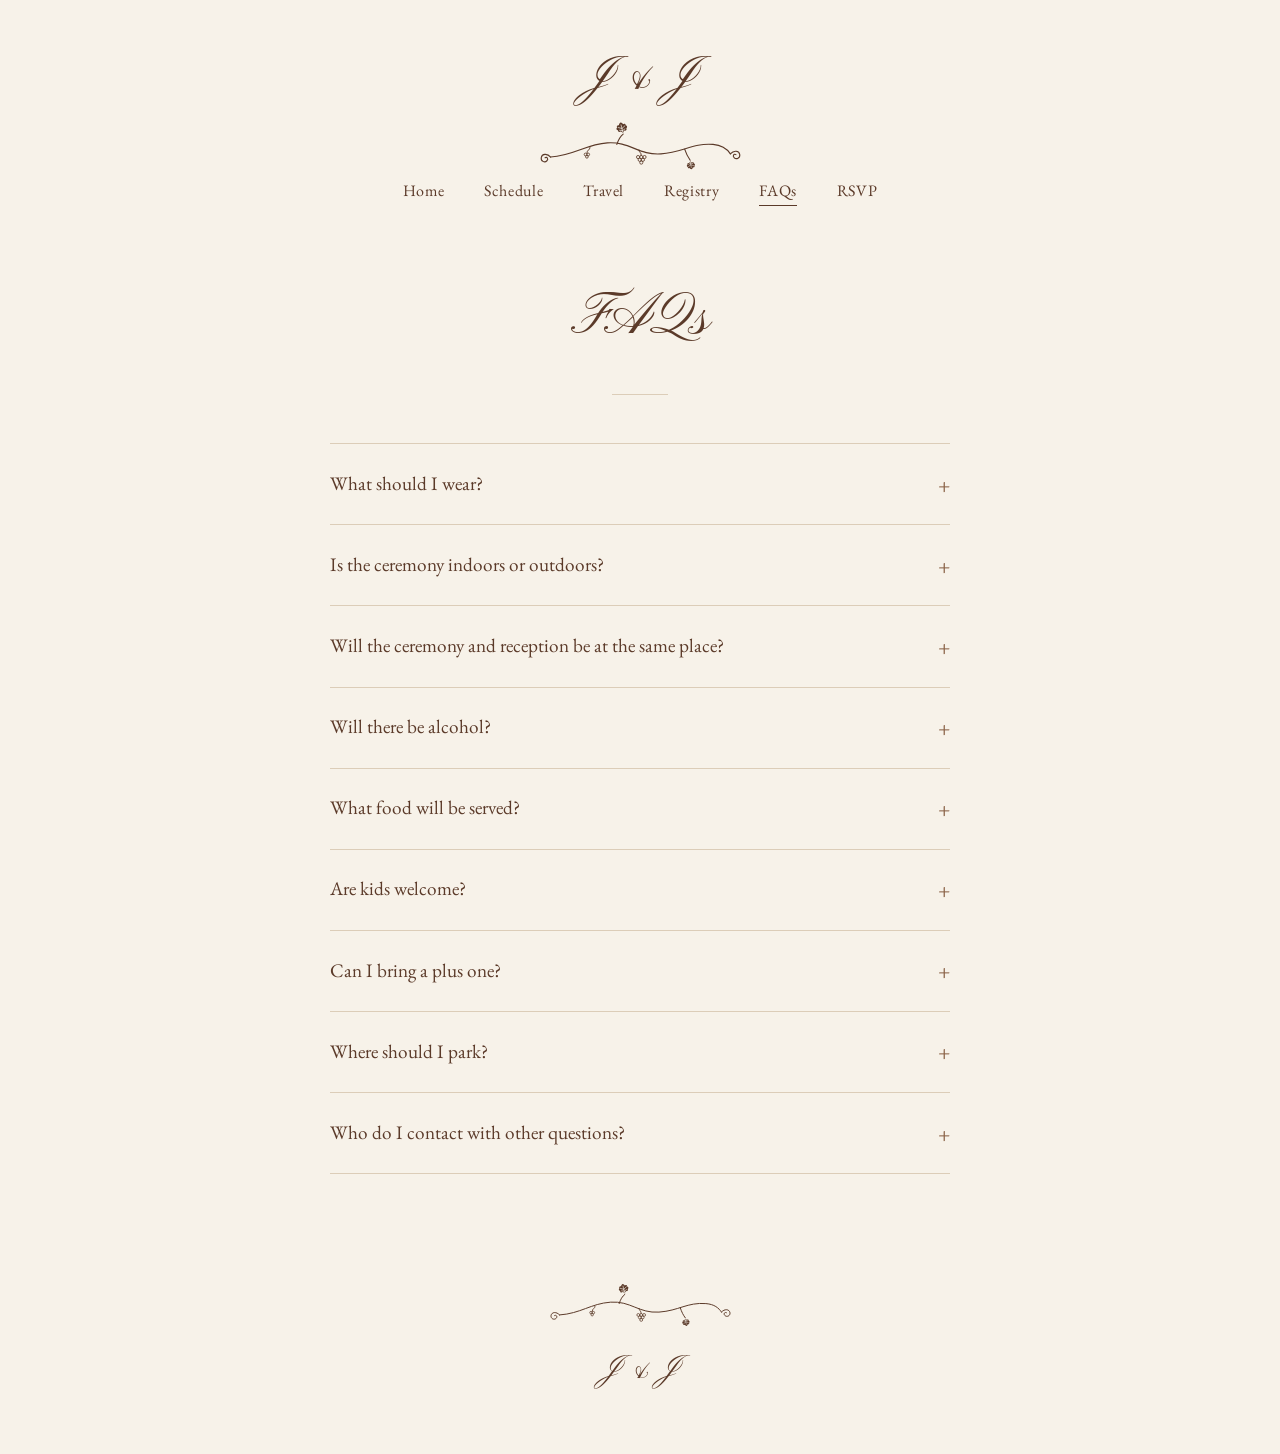
==== faqs.html @ 44751b7c "Add files via upload" ====
<!DOCTYPE html>
<html lang="en">
<head>
<meta charset="UTF-8">
<meta name="viewport" content="width=device-width, initial-scale=1.0">
<title>FAQs | Jack &amp; Jill</title>
<link rel="icon" type="image/png" href="favicon.png">
<link rel="apple-touch-icon" href="favicon.png">
<link rel="stylesheet" href="style.css?v=11">
</head>
<body>

<header class="site-head">
  <a href="index.html" class="monogram">J &amp; J</a>
  <ul class="site-nav">
    <li><a href="index.html">Home</a></li>
    <li><a href="schedule.html">Schedule</a></li>
    <li><a href="travel.html">Travel</a></li>
    <li><a href="registry.html">Registry</a></li>
    <li><a class="active" href="faqs.html">FAQs</a></li>
    <li><a href="rsvp.html">RSVP</a></li>
  </ul>
</header>

<section>
  <h1 class="page-title">FAQs</h1>
  <hr class="rule">

  <div class="wrap">
    <!--
      EDIT ME: each <details> block is one question.
      Add a block to add a question, delete one to remove it.
    -->
    <div class="faq-list">

      <details class="faq-item">
        <summary>What should I wear?</summary>
        <p>Semi-formal. The ceremony is outdoors, so keep that in mind when you
           are picking out what to wear.</p>
      </details>

      <details class="faq-item">
        <summary>Is the ceremony indoors or outdoors?</summary>
        <p>The ceremony is outdoors and the reception is inside.</p>
      </details>

      <details class="faq-item">
        <summary>Will the ceremony and reception be at the same place?</summary>
        <p>Yes, both are at New Hope Church. Once you are there, you are there.</p>
      </details>

      <details class="faq-item">
        <summary>Will there be alcohol?</summary>
        <p>We will not be serving alcohol, and it is not permitted on the church
           grounds. There will be very good coffee, though.</p>
      </details>

      <details class="faq-item">
        <summary>What food will be served?</summary>
        <p>No formal meal, but nobody is going hungry. There will be a generous
           charcuterie spread, cake, a coffee cart, and plenty to graze on.</p>
      </details>

      <details class="faq-item">
        <summary>Are kids welcome?</summary>
        <p>Yes! We would love to have your whole family there. Just reach out if
           you have any questions.</p>
      </details>

      <details class="faq-item">
        <summary>Can I bring a plus one?</summary>
        <p>Your invitation lists everyone we have saved a seat for. If you think
           we missed someone, please tell us and we will take a look.</p>
      </details>

      <details class="faq-item">
        <summary>Where should I park?</summary>
        <p>Free parking, right there at the church.</p>
      </details>

      <details class="faq-item">
        <summary>Who do I contact with other questions?</summary>
        <p>Reach out to either of us anytime. We are happy to hear from you.</p>
        <p>Jack &middot; text (515) 724-3759<br>
           Jillian &middot; text (515) 505-6034</p>
      </details>

    </div>
  </div>
</section>

<footer class="site-footer">
  <span class="monogram">J &amp; J</span>
</footer>

<script src="script.js"></script>
</body>
</html>
---- style.css ----
/* =========================================================
   Jack & Jill Wedding Website Stylesheet
   Everything is controlled by the variables below. Change a
   color or font here once and every page follows.
   ========================================================= */

@import url('https://fonts.googleapis.com/css2?family=EB+Garamond:ital,wght@0,400;0,500;1,400&family=Pinyon+Script&display=swap');

:root {
  --bg:           #F7F2E9;   /* warm cream page background */
  --ganache:      #5B3A29;   /* primary: deep ganache brown, all text */
  --ganache-soft: #8A6247;   /* muted brown for small labels */
  --line:         #DCCDB8;   /* hairline rules */
  --script:       'Pinyon Script', cursive;
  --serif:        'EB Garamond', Georgia, serif;
  --max:          900px;
}

* { box-sizing: border-box; }

body {
  margin: 0;
  background: var(--bg);
  color: var(--ganache);
  font-family: var(--serif);
  font-size: 1.05rem;
  line-height: 1.7;
  -webkit-font-smoothing: antialiased;
}

@media (prefers-reduced-motion: reduce) {
  * { animation: none !important; transition: none !important; }
}

a { color: inherit; }

.wrap {
  max-width: var(--max);
  margin: 0 auto;
  padding: 0 1.5rem;
}

/* ---------- Header: monogram + centered nav ---------- */

.site-head {
  text-align: center;
  padding: 3.2rem 1.5rem 0;
}

.monogram {
  font-family: var(--script);
  font-size: clamp(2rem, 5vw, 2.9rem);
  line-height: 1.2;
  color: var(--ganache);
  text-decoration: none;
  display: inline-block;
}

.site-nav {
  list-style: none;
  display: flex;
  justify-content: center;
  flex-wrap: wrap;
  gap: 2.5rem;
  margin: 0.6rem 0 0;
  /* vine divider sits in this padding, between the monogram and the links */
  padding: 60px 0 0;
  background: url("vine-divider.svg?v=2") top center / 205px auto no-repeat;
}

.site-nav a {
  text-decoration: none;
  font-size: 1rem;
  letter-spacing: 0.04em;
  padding-bottom: 4px;
  border-bottom: 1px solid transparent;
}

.site-nav a:hover { border-bottom-color: var(--line); }
.site-nav a.active { border-bottom-color: var(--ganache); }

/* ---------- Home hero ---------- */

.hero {
  text-align: center;
  padding: clamp(3.5rem, 11vw, 8rem) 1.5rem clamp(3rem, 8vw, 5.5rem);
}

.hero .names {
  font-family: var(--script);
  font-weight: 400;
  font-size: clamp(3.4rem, 13vw, 6.5rem);
  line-height: 1.15;
  margin: 0;
}

.hero .amp {
  display: block;
  font-size: clamp(1.4rem, 4vw, 2rem);
  line-height: 2.4;
}

/* place on the left, date on the right */
.hero-meta {
  display: grid;
  grid-template-columns: 1fr 1fr;
  max-width: 680px;
  margin: clamp(3rem, 9vw, 6rem) auto 0;
}

.hero-meta .big {
  display: block;
  font-family: var(--script);
  font-size: clamp(1.9rem, 5vw, 2.9rem);
  line-height: 1.3;
}

.hero-meta .small {
  display: block;
  font-size: 1rem;
  letter-spacing: 0.06em;
  color: var(--ganache-soft);
}

#countdown {
  margin-top: clamp(2.5rem, 6vw, 3.5rem);
  display: flex;
  justify-content: center;
  flex-wrap: wrap;
  gap: 1.75rem;
  font-size: 1.05rem;
  letter-spacing: 0.03em;
}

/* ---------- Page titles + sections ---------- */

section { padding: 0 0 4.5rem; }

.page-title {
  font-family: var(--script);
  font-weight: 400;
  font-size: clamp(2.4rem, 7vw, 3.6rem);
  text-align: center;
  margin: clamp(3rem, 8vw, 5rem) 0 2.5rem;
  line-height: 1.2;
}

.rule {
  width: 56px;
  height: 1px;
  background: var(--line);
  border: none;
  margin: 0 auto 3rem;
}

/* ---------- Details (ceremony / reception) ---------- */

.details {
  display: grid;
  grid-template-columns: 1fr 1fr;
  gap: 3rem;
  max-width: 680px;
  margin: 0 auto;
  text-align: center;
}

.details h3 {
  font-family: var(--serif);
  font-style: italic;
  font-weight: 500;
  font-size: 1.45rem;
  margin: 0 0 0.75rem;
}

.details p { margin: 0 0 0.75rem; }

/* ---------- Registry ---------- */

.registry-list {
  max-width: 620px;
  margin: 0 auto;
}

.registry-item {
  border-top: 1px solid var(--line);
  padding: 2.25rem 0;
  text-align: center;
}

.registry-item:last-child { border-bottom: 1px solid var(--line); }

.registry-item h3 {
  font-family: var(--script);
  font-weight: 400;
  font-size: 2rem;
  margin: 0 0 0.5rem;
}

.registry-item p {
  margin: 0 0 1.25rem;
  color: var(--ganache-soft);
}

.link {
  display: inline-block;
  text-decoration: none;
  font-size: 0.95rem;
  letter-spacing: 0.08em;
  text-transform: uppercase;
  border-bottom: 1px solid var(--ganache);
  padding-bottom: 3px;
}

.link:hover { color: var(--ganache-soft); border-bottom-color: var(--ganache-soft); }

.note {
  max-width: 520px;
  margin: 3rem auto 0;
  text-align: center;
  color: var(--ganache-soft);
  font-style: italic;
}

/* ---------- FAQ ---------- */

.faq-list {
  max-width: 620px;
  margin: 0 auto;
}

.faq-item { border-bottom: 1px solid var(--line); }
.faq-item:first-child { border-top: 1px solid var(--line); }

.faq-item summary {
  cursor: pointer;
  list-style: none;
  padding: 1.4rem 0;
  font-size: 1.2rem;
  display: flex;
  justify-content: space-between;
  align-items: center;
  gap: 1.5rem;
}

.faq-item summary::-webkit-details-marker { display: none; }

.faq-item summary::after {
  content: '+';
  color: var(--ganache-soft);
  font-size: 1.3rem;
  flex-shrink: 0;
}

.faq-item[open] summary::after { content: '\2212'; }

.faq-item p {
  margin: 0 0 1.6rem;
  color: var(--ganache-soft);
}

/* ---------- Footer ---------- */

.site-footer {
  text-align: center;
  padding: 2rem 1.5rem 4rem;
}

.site-footer::before {
  content: "";
  display: block;
  width: 185px;
  max-width: 64%;
  height: 54px;
  margin: 0 auto 1.2rem;
  background: url("vine-divider.svg?v=2") center / contain no-repeat;
}

.site-footer .monogram { font-size: clamp(1.5rem, 4vw, 2rem); }

/* ---------- Small screens ---------- */

@media (max-width: 560px) {
  /* 6 links wrap unevenly on a phone, so lay them out 3 + 3 */
  .site-nav {
    display: grid;
    grid-template-columns: repeat(3, auto);
    justify-content: center;
    justify-items: center;
    gap: 1rem 1.5rem;
  }
  .hero-meta { grid-template-columns: 1fr; gap: 2rem; }
  .details { grid-template-columns: 1fr; gap: 2.5rem; }
  #countdown { gap: 0.4rem 1.25rem; }
  .form-embed iframe { min-height: 1250px; }
  .site-nav { padding-top: 48px; background-size: 165px auto; }
  .site-footer::before { width: 155px; height: 45px; }
}

/* ---------- Intro prose (homepage "Our wedding") ---------- */

.prose {
  max-width: 34em;
  margin: 0 auto;
  text-align: center;
}

.prose p { margin: 0 0 1.4rem; }
.prose p:last-child { margin-bottom: 0; }

/* ---------- Shared stacked lists (registry / schedule / hotels) ---------- */

.stack {
  max-width: 620px;
  margin: 0 auto;
}

.stack-item {
  border-top: 1px solid var(--line);
  padding: 2rem 0;
  text-align: center;
}

.stack-item:first-child { border-top: none; }
.stack-item:last-child { border-bottom: 1px solid var(--line); }

.stack-item h3 {
  font-family: var(--serif);
  font-weight: 500;
  font-size: 1.3rem;
  letter-spacing: 0.01em;
  margin: 0 0 0.5rem;
}

.stack-item p {
  margin: 0 0 0.75rem;
  color: var(--ganache-soft);
}

.stack-item p:last-child { margin-bottom: 0; }

.stack-item .time {
  display: block;
  font-size: 0.9rem;
  letter-spacing: 0.12em;
  text-transform: uppercase;
  color: var(--ganache-soft);
  margin-bottom: 0.35rem;
}

/* ---------- Sub-headings within a page (e.g. each town on Travel) ---------- */

.group-title {
  font-family: var(--serif);
  font-style: italic;
  font-weight: 500;
  font-size: clamp(1.5rem, 4vw, 1.75rem);
  text-align: center;
  margin: 3.5rem 0 0.4rem;
}

.group-note {
  text-align: center;
  color: var(--ganache-soft);
  font-size: 0.95rem;
  letter-spacing: 0.04em;
  margin: 0 0 1.5rem;
}

/* ---------- RSVP form embed ---------- */

.form-embed {
  max-width: 680px;
  margin: 0 auto;
  text-align: center;
}

.form-embed iframe {
  width: 100%;
  min-height: 1130px;   /* tuned to the current form, see note below */
  border: 1px solid var(--line);
  background: #fff;
}

.form-fallback {
  margin-top: 1.5rem;
  font-size: 0.95rem;
  color: var(--ganache-soft);
}

.lead {
  max-width: 34em;
  margin: 0 auto 2.5rem;
  text-align: center;
}

.deadline {
  display: block;
  font-family: var(--serif);
  font-style: italic;
  font-size: 1.25rem;
  color: var(--ganache);
  margin-top: 0.75rem;
}

/* ---------- Registry gift list ---------- */

.gift-list {
  max-width: 620px;
  margin: 0 auto 1rem;
}

.gift {
  display: flex;
  justify-content: space-between;
  align-items: baseline;
  gap: 1.5rem;
  padding: 1.1rem 0;
  border-bottom: 1px solid var(--line);
  text-align: left;
}

.gift:first-child { border-top: 1px solid var(--line); }

.gift .name { display: block; }

.gift .store {
  display: block;
  font-size: 0.82rem;
  letter-spacing: 0.1em;
  text-transform: uppercase;
  color: var(--ganache-soft);
  margin-top: 0.1rem;
}

.gift .link,
.gift .given { flex-shrink: 0; }

.gift .given {
  display: none;
  font-size: 0.85rem;
  letter-spacing: 0.1em;
  text-transform: uppercase;
  color: var(--ganache-soft);
}

/* Add class="gift claimed" to an item once someone has bought it. */
.gift.claimed { opacity: 0.55; }
.gift.claimed .name { text-decoration: line-through; }
.gift.claimed .link { display: none; }
.gift.claimed .given { display: inline; }

@media (max-width: 560px) {
  .gift {
    flex-direction: column;
    align-items: flex-start;
    gap: 0.6rem;
  }
}

/* ---------- Registry: live check-off ---------- */

.registry-status {
  text-align: center;
  font-size: 0.95rem;
  color: var(--ganache-soft);
  font-style: italic;
  margin: 0 0 2.5rem;
  min-height: 1.5rem;
}

.gift-actions {
  display: flex;
  align-items: baseline;
  gap: 1.25rem;
  flex-shrink: 0;
}

.claim {
  background: none;
  border: none;
  border-bottom: 1px solid var(--line);
  padding: 0 0 3px;
  font-family: inherit;
  font-size: 0.85rem;
  letter-spacing: 0.08em;
  text-transform: uppercase;
  color: var(--ganache-soft);
  cursor: pointer;
  white-space: nowrap;
}

.claim:hover {
  color: var(--ganache);
  border-bottom-color: var(--ganache);
}

.claim[disabled] { cursor: default; opacity: 0.6; }

.gift.claimed .gift-actions { display: none; }

.registry-howto {
  max-width: 34em;
  margin: 0 auto 1.75rem;
  text-align: center;
  font-size: 0.95rem;
  color: var(--ganache-soft);
}

/* ---------- RSVP lookup form ---------- */

.rsvp {
  max-width: 460px;
  margin: 0 auto;
  text-align: center;
}

.field-label {
  display: block;
  font-size: 0.85rem;
  letter-spacing: 0.1em;
  text-transform: uppercase;
  color: var(--ganache-soft);
  margin: 1.5rem 0 0.5rem;
}

.field {
  width: 100%;
  font-family: var(--serif);
  font-size: 1.05rem;
  color: var(--ganache);
  background: #FFFDF8;
  border: 1px solid var(--line);
  padding: 0.7rem 0.85rem;
  text-align: center;
}

textarea.field { text-align: left; resize: vertical; }

.field:focus {
  outline: none;
  border-color: var(--ganache-soft);
}

.btn-primary {
  display: inline-block;
  margin-top: 1.75rem;
  font-family: var(--serif);
  font-size: 0.95rem;
  letter-spacing: 0.1em;
  text-transform: uppercase;
  color: var(--bg);
  background: var(--ganache);
  border: 1px solid var(--ganache);
  padding: 0.7rem 2rem;
  cursor: pointer;
}

.btn-primary:hover { background: var(--ganache-soft); border-color: var(--ganache-soft); }
.btn-primary[disabled] { opacity: 0.6; cursor: default; }

.btn-quiet,
.btn-choice {
  display: block;
  margin: 1rem auto 0;
  font-family: var(--serif);
  font-size: 0.9rem;
  letter-spacing: 0.08em;
  text-transform: uppercase;
  color: var(--ganache-soft);
  background: none;
  border: none;
  border-bottom: 1px solid var(--line);
  padding: 0 0 3px;
  cursor: pointer;
}

.btn-quiet:hover,
.btn-choice:hover { color: var(--ganache); border-bottom-color: var(--ganache); }

.btn-choice {
  font-size: 1.1rem;
  text-transform: none;
  letter-spacing: 0.02em;
  margin: 1.1rem auto;
}

.rsvp-prompt {
  margin: 0 0 1.5rem;
  color: var(--ganache-soft);
}

.rsvp-msg {
  margin: 1.25rem 0 0;
  font-size: 0.95rem;
  color: var(--ganache-soft);
  min-height: 1.4rem;
}

.person {
  border-top: 1px solid var(--line);
  padding: 1.1rem 0;
  text-align: left;
}

.person:last-of-type { border-bottom: 1px solid var(--line); }

.person-name {
  display: block;
  font-size: 1.15rem;
  margin-bottom: 0.5rem;
}

.person-choice label {
  display: inline-block;
  margin-right: 1.5rem;
  font-size: 0.95rem;
  color: var(--ganache-soft);
  cursor: pointer;
}

.person-choice input { margin-right: 0.35rem; accent-color: var(--ganache); }

.rsvp-thanks {
  font-family: var(--script);
  font-size: 2.4rem;
  margin: 0 0 0.5rem;
}

@media (max-width: 560px) {
  .person-choice label { display: block; margin: 0 0 0.35rem; }
}




/* ---------- Home hero: photos behind the names ---------- */

/* the photo spans the header and the hero, so there is no seam */
.hero-block {
  position: relative;
  overflow: hidden;
}

.hero-block .site-head,
.hero-block .hero {
  position: relative;
  z-index: 1;
}

.hero {
  padding: clamp(2rem, 6vw, 4rem) 1.5rem clamp(4rem, 9vw, 6.5rem);
}

/* the two photos, split evenly behind everything */
.hero-photos {
  position: absolute;
  inset: 0;
  /* dissolves the bottom edge into the cream instead of cutting it off */
  -webkit-mask-image: linear-gradient(to bottom, #000 44%, rgba(0, 0, 0, 0.72) 66%, rgba(0, 0, 0, 0.32) 85%, transparent 100%);
  mask-image: linear-gradient(to bottom, #000 44%, rgba(0, 0, 0, 0.72) 66%, rgba(0, 0, 0, 0.32) 85%, transparent 100%);
}

.hero-photos img {
  display: block;
  width: 100%;
  height: 100%;
  object-fit: cover;
  object-position: 58% center;
  /* warms the black and white so it sits with the cream.
     Dial the sepia value: 0.45 subtle, 0.72 current, 1 full. */
  filter: sepia(0.72) saturate(1.1) contrast(0.94) brightness(1.03);
}

/* cream wash so the names stay readable over the photos */
.hero-photos::after {
  content: "";
  position: absolute;
  inset: 0;
  background: linear-gradient(
    to bottom,
    rgba(247, 242, 233, 0.50) 0%,
    rgba(247, 242, 233, 0.46) 14%,
    rgba(247, 242, 233, 0.42) 26%,
    rgba(247, 242, 233, 0.44) 50%,
    rgba(247, 242, 233, 0.56) 100%
  );
}

.hero-inner {
  position: relative;
  z-index: 1;
}


/* the muted greys are too faint over photographs */
.hero .hero-meta .small,
.hero #countdown {
  color: var(--ganache);
}

@media (max-width: 560px) {
  /* shift the crop left so both of them are in frame on a phone */
  .hero-photos img { object-position: 44% center; }
}
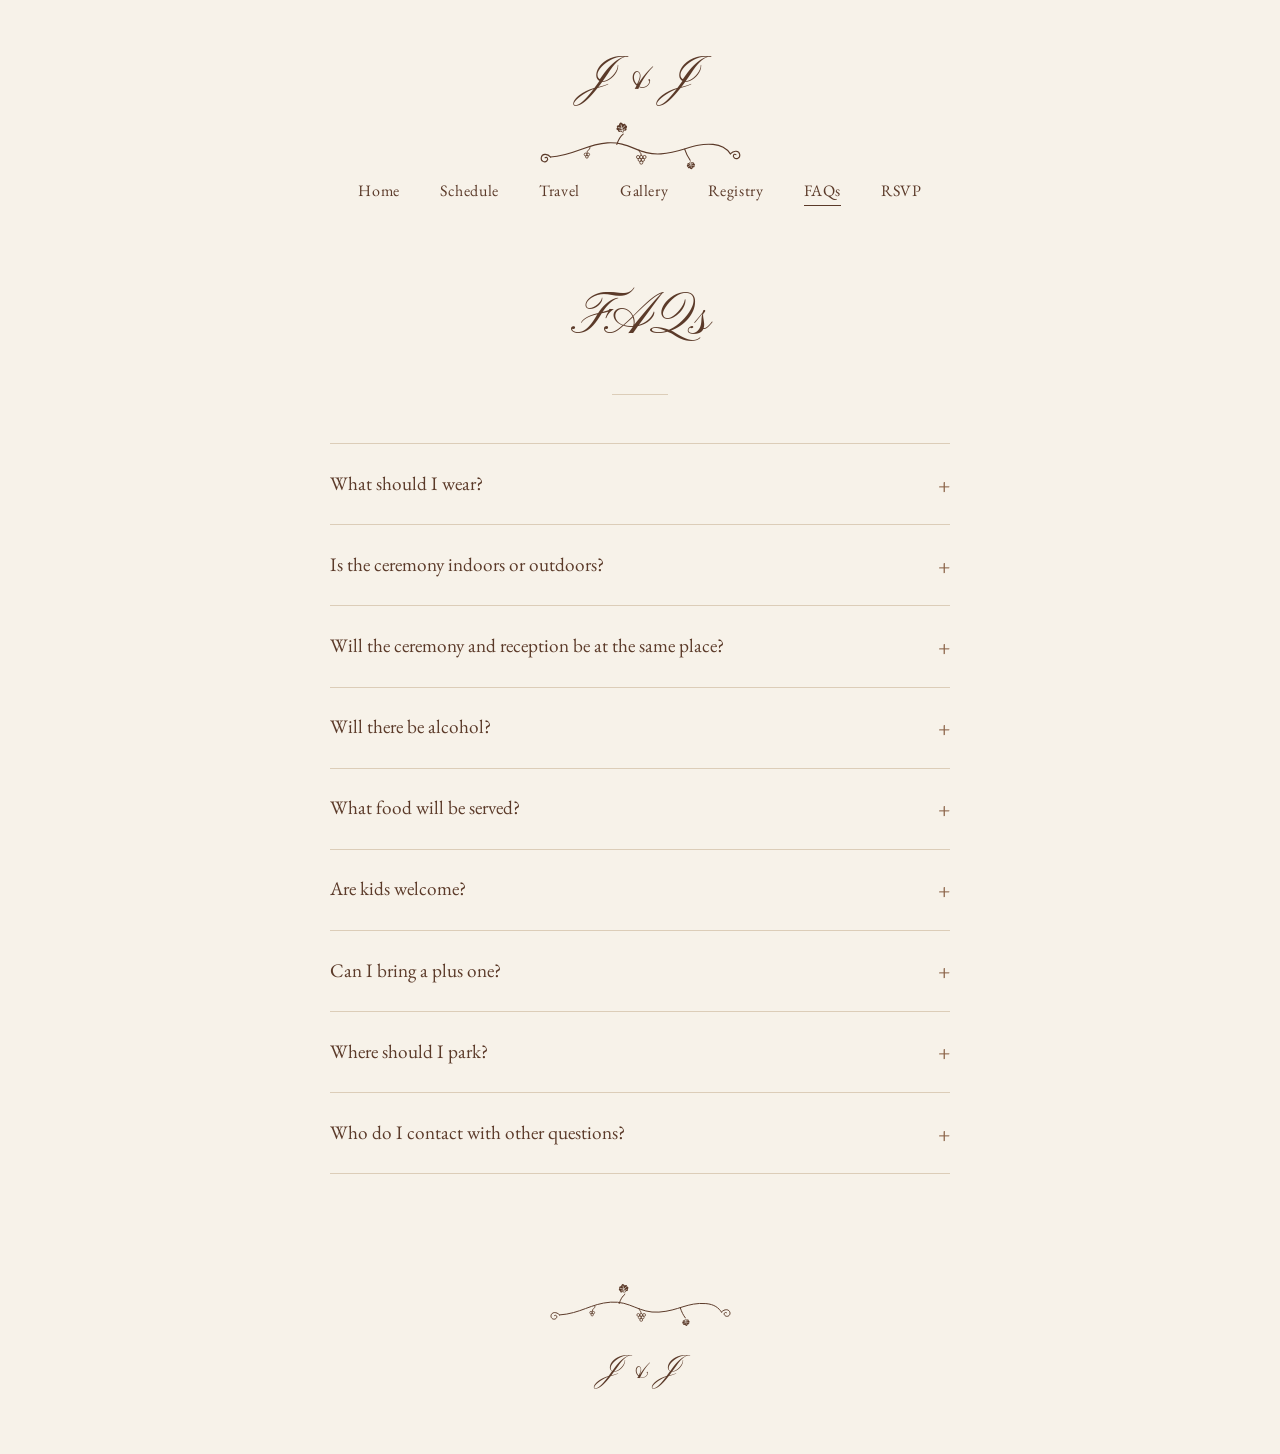
==== commit 408debe1: "Add files via upload" ====
--- a/faqs.html
+++ b/faqs.html
@@ -6,7 +6,7 @@
 <title>FAQs | Jack &amp; Jill</title>
 <link rel="icon" type="image/png" href="favicon.png">
 <link rel="apple-touch-icon" href="favicon.png">
-<link rel="stylesheet" href="style.css?v=11">
+<link rel="stylesheet" href="style.css?v=13">
 </head>
 <body>
 
@@ -16,6 +16,7 @@
     <li><a href="index.html">Home</a></li>
     <li><a href="schedule.html">Schedule</a></li>
     <li><a href="travel.html">Travel</a></li>
+    <li><a href="gallery.html">Gallery</a></li>
     <li><a href="registry.html">Registry</a></li>
     <li><a class="active" href="faqs.html">FAQs</a></li>
     <li><a href="rsvp.html">RSVP</a></li>
--- a/style.css
+++ b/style.css
@@ -702,3 +702,35 @@
   /* shift the crop left so both of them are in frame on a phone */
   .hero-photos img { object-position: 44% center; }
 }
+
+/* ---------- Gallery ---------- */
+
+.gallery {
+  max-width: 980px;
+  margin: 0 auto;
+  padding: 0 1.5rem;
+  columns: 3;
+  column-gap: 1rem;
+}
+
+.gallery img {
+  display: block;
+  width: 100%;
+  margin: 0 0 1rem;
+  break-inside: avoid;
+}
+
+@media (max-width: 860px) {
+  .gallery { columns: 2; }
+}
+
+@media (max-width: 560px) {
+  /* two across on a phone: 54 photos in one column is a very long scroll */
+  .gallery { columns: 2; column-gap: 0.6rem; padding: 0 1rem; }
+  .gallery img { margin-bottom: 0.6rem; }
+  /* seven links now, so lay them out 4 + 3 */
+  .site-nav {
+    grid-template-columns: repeat(4, auto);
+    gap: 0.9rem 1.1rem;
+  }
+}
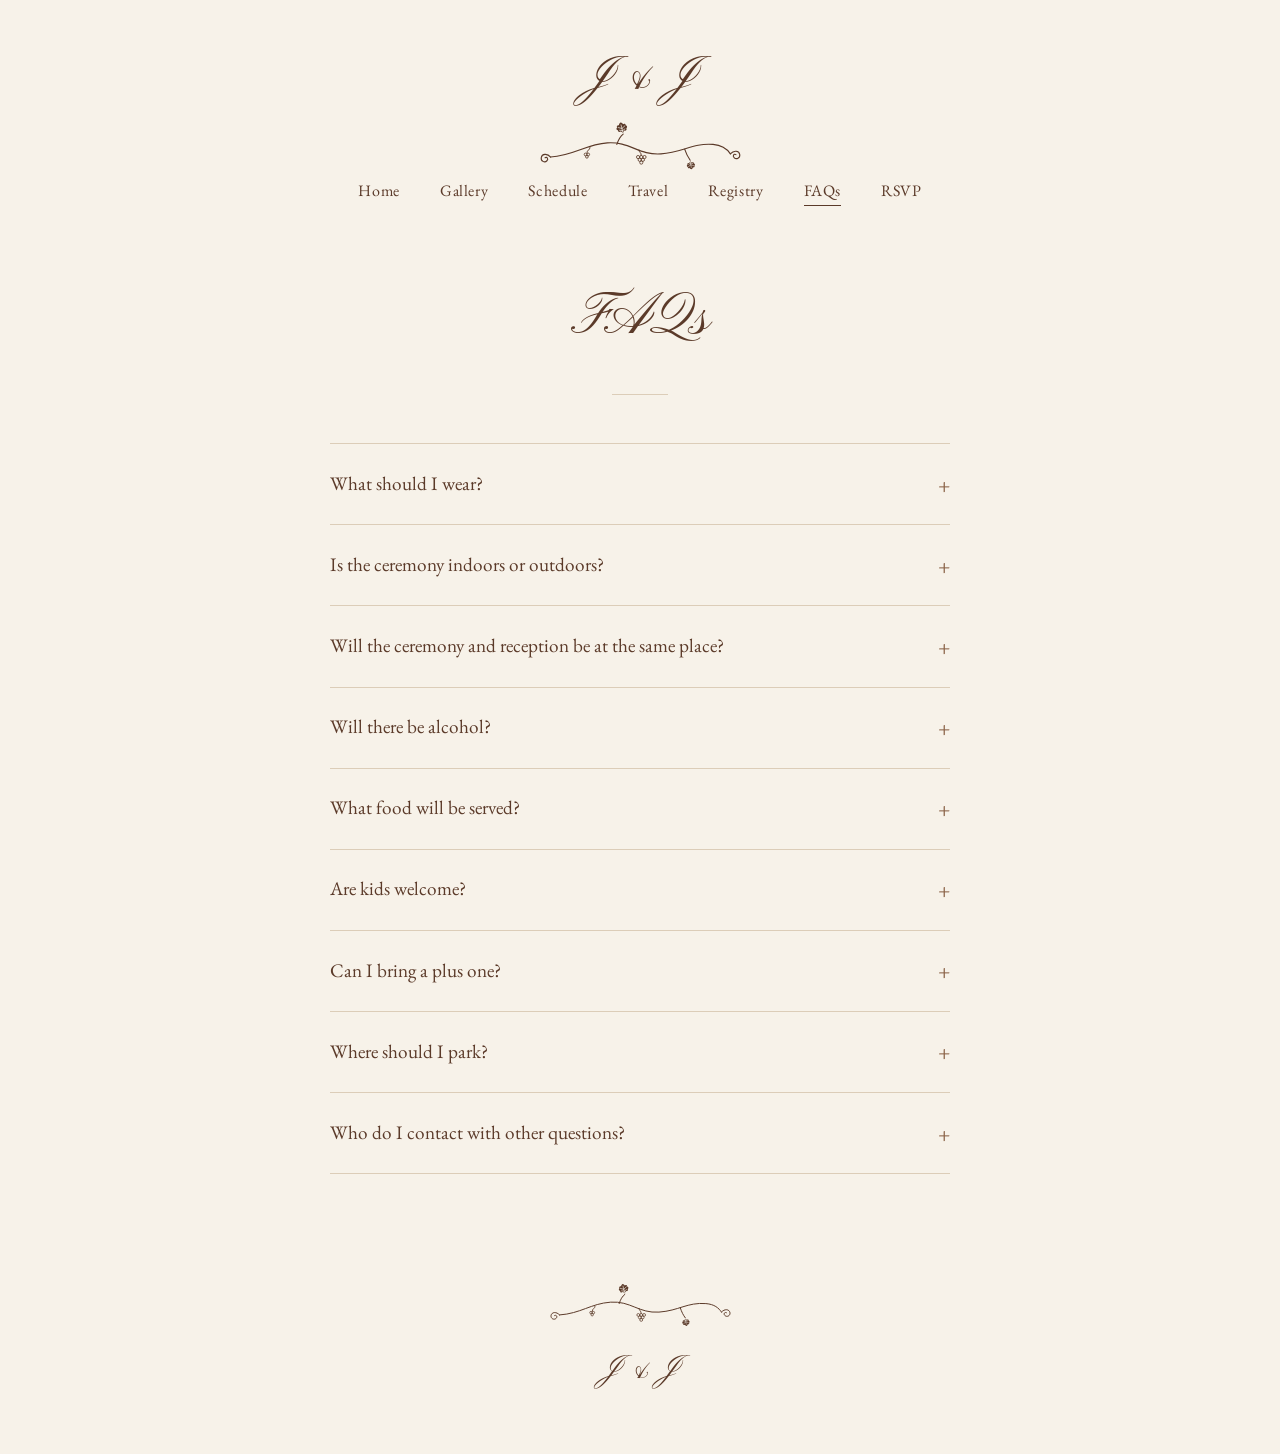
==== commit d85dd067: "Add files via upload" ====
--- a/faqs.html
+++ b/faqs.html
@@ -6,7 +6,7 @@
 <title>FAQs | Jack &amp; Jill</title>
 <link rel="icon" type="image/png" href="favicon.png">
 <link rel="apple-touch-icon" href="favicon.png">
-<link rel="stylesheet" href="style.css?v=13">
+<link rel="stylesheet" href="style.css?v=15">
 </head>
 <body>
 
@@ -14,9 +14,10 @@
   <a href="index.html" class="monogram">J &amp; J</a>
   <ul class="site-nav">
     <li><a href="index.html">Home</a></li>
+    <li><a href="gallery.html">Gallery</a></li>
     <li><a href="schedule.html">Schedule</a></li>
     <li><a href="travel.html">Travel</a></li>
-    <li><a href="gallery.html">Gallery</a></li>
+    <li class="nav-break" aria-hidden="true"></li>
     <li><a href="registry.html">Registry</a></li>
     <li><a class="active" href="faqs.html">FAQs</a></li>
     <li><a href="rsvp.html">RSVP</a></li>
--- a/style.css
+++ b/style.css
@@ -68,6 +68,8 @@
   background: url("vine-divider.svg?v=2") top center / 205px auto no-repeat;
 }
 
+.nav-break { display: none; }
+
 .site-nav a {
   text-decoration: none;
   font-size: 1rem;
@@ -280,13 +282,13 @@
 /* ---------- Small screens ---------- */
 
 @media (max-width: 560px) {
-  /* 6 links wrap unevenly on a phone, so lay them out 3 + 3 */
-  .site-nav {
-    display: grid;
-    grid-template-columns: repeat(3, auto);
-    justify-content: center;
-    justify-items: center;
-    gap: 1rem 1.5rem;
+  /* seven links: break after Gallery so both rows stay centred */
+  .site-nav { gap: 0.95rem 1.4rem; }
+  .nav-break {
+    display: block;
+    flex-basis: 100%;
+    height: 0;
+    margin: 0;
   }
   .hero-meta { grid-template-columns: 1fr; gap: 2rem; }
   .details { grid-template-columns: 1fr; gap: 2.5rem; }
@@ -728,9 +730,4 @@
   /* two across on a phone: 54 photos in one column is a very long scroll */
   .gallery { columns: 2; column-gap: 0.6rem; padding: 0 1rem; }
   .gallery img { margin-bottom: 0.6rem; }
-  /* seven links now, so lay them out 4 + 3 */
-  .site-nav {
-    grid-template-columns: repeat(4, auto);
-    gap: 0.9rem 1.1rem;
-  }
-}
+}
